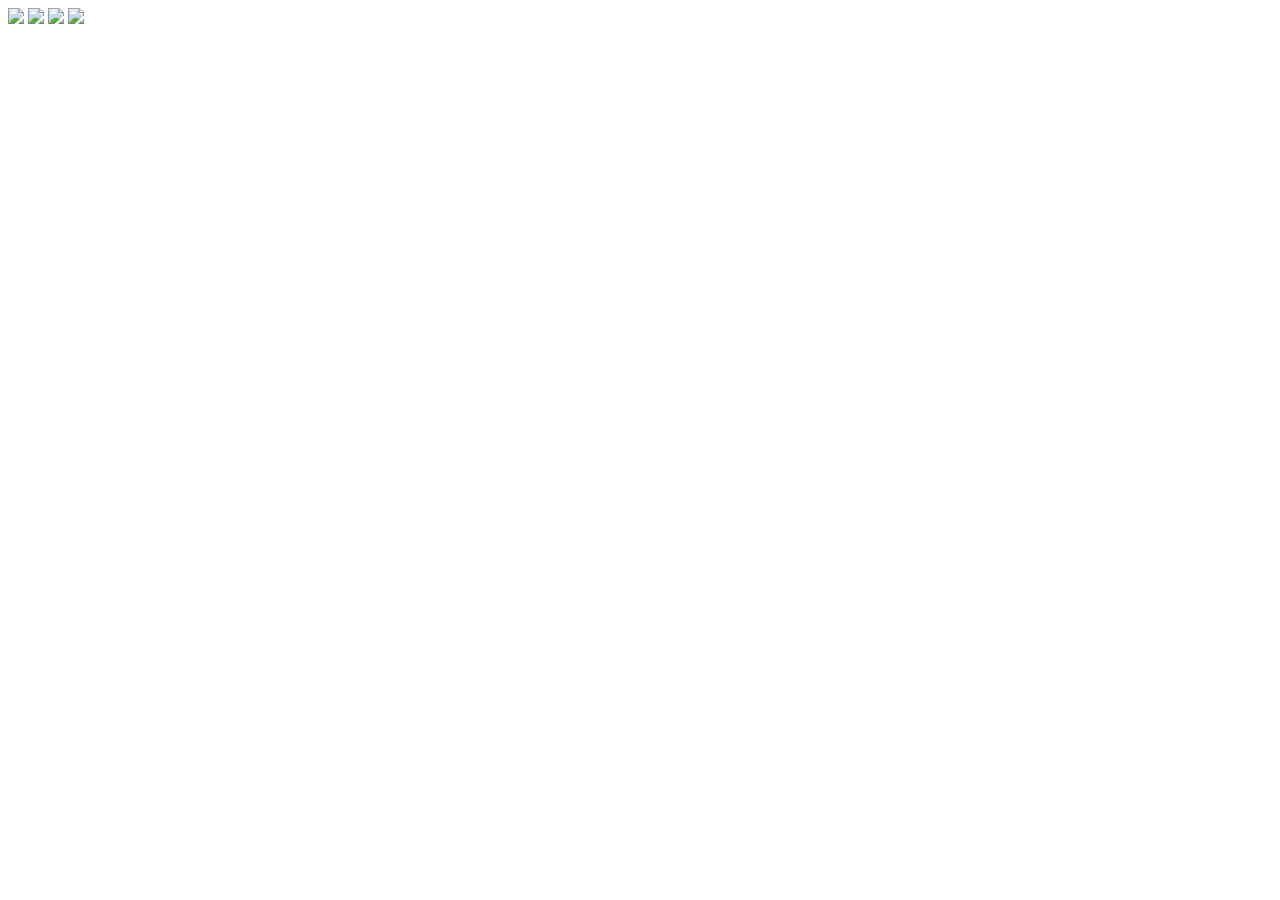
==== reader.html @ 9e176649 "Create reader.html" ====
<!DOCTYPE html>
<html>


<head>

<meta charset="UTF-8">

<title>Issue 06</title>


<link rel="stylesheet" href="reader.css">


</head>



<body>


<div class="reader">


<img src="reader/issue06-01.jpg">

<img src="reader/issue06-02.jpg">

<img src="reader/issue06-03.jpg">

<img src="reader/issue06-04.jpg">


</div>



</body>


</html>
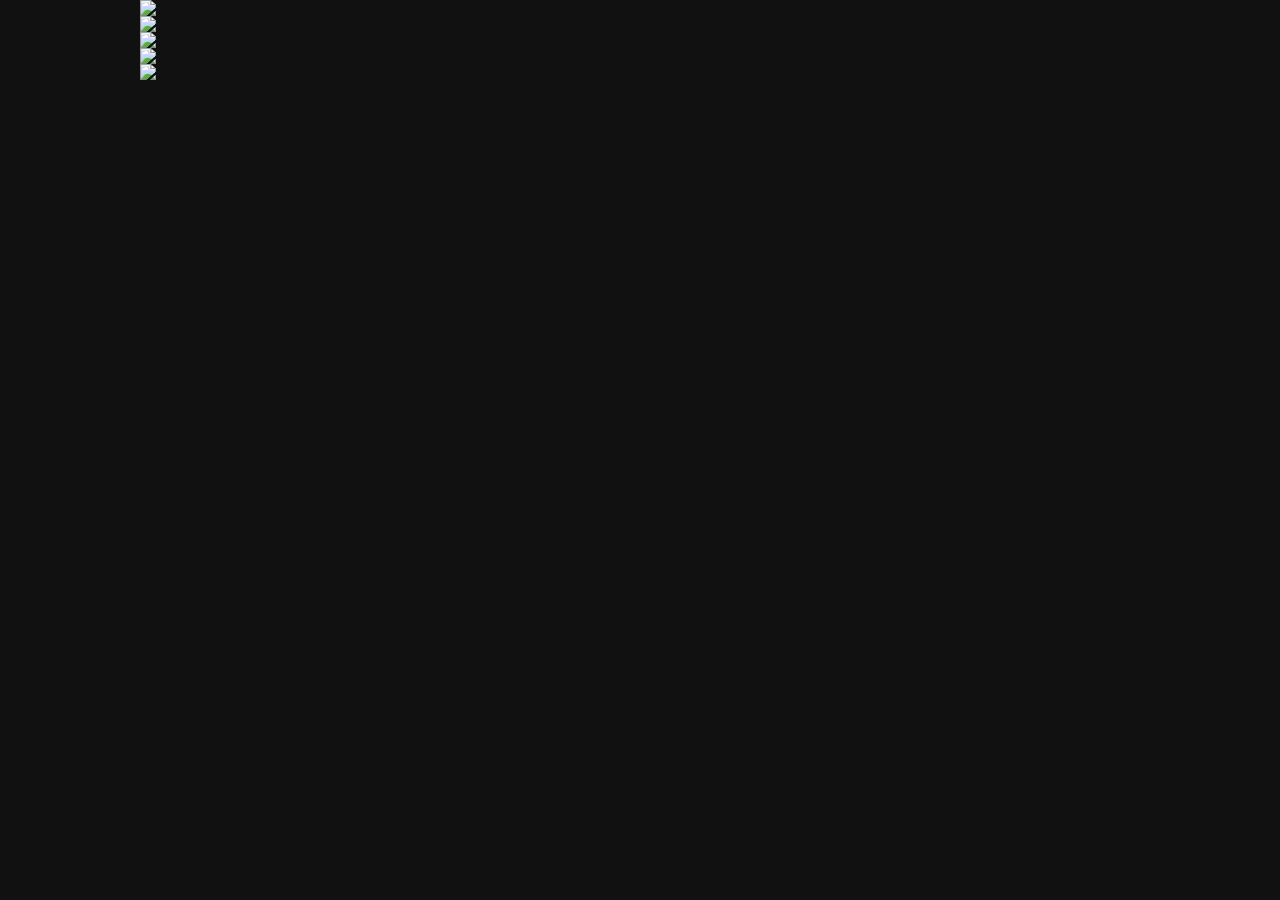
==== commit eeef00c1: "Update reader.html" ====
--- a/reader.html
+++ b/reader.html
@@ -1,6 +1,5 @@
 <!DOCTYPE html>
 <html>
-
 
 <head>
 
@@ -8,12 +7,9 @@
 
 <title>Issue 06</title>
 
-
 <link rel="stylesheet" href="reader.css">
 
-
 </head>
-
 
 
 <body>
@@ -22,20 +18,20 @@
 <div class="reader">
 
 
-<img src="reader/issue06-01.jpg">
+<img src="reader/issue06-page01.jpg">
 
-<img src="reader/issue06-02.jpg">
+<img src="reader/issue06-page02.jpg">
 
-<img src="reader/issue06-03.jpg">
+<img src="reader/issue06-page03.jpg">
 
-<img src="reader/issue06-04.jpg">
+<img src="reader/issue06-page04.jpg">
+
+<img src="reader/issue06-page05.jpg">
 
 
 </div>
 
 
-
 </body>
 
-
 </html>
--- a/reader.css
+++ b/reader.css
@@ -0,0 +1,37 @@
+html,
+body{
+
+margin:0;
+
+padding:0;
+
+background:#111;
+
+}
+
+
+.reader{
+
+width:100%;
+
+display:flex;
+
+flex-direction:column;
+
+align-items:center;
+
+}
+
+
+
+.reader img{
+
+width:1000px;
+
+max-width:90vw;
+
+height:auto;
+
+display:block;
+
+}
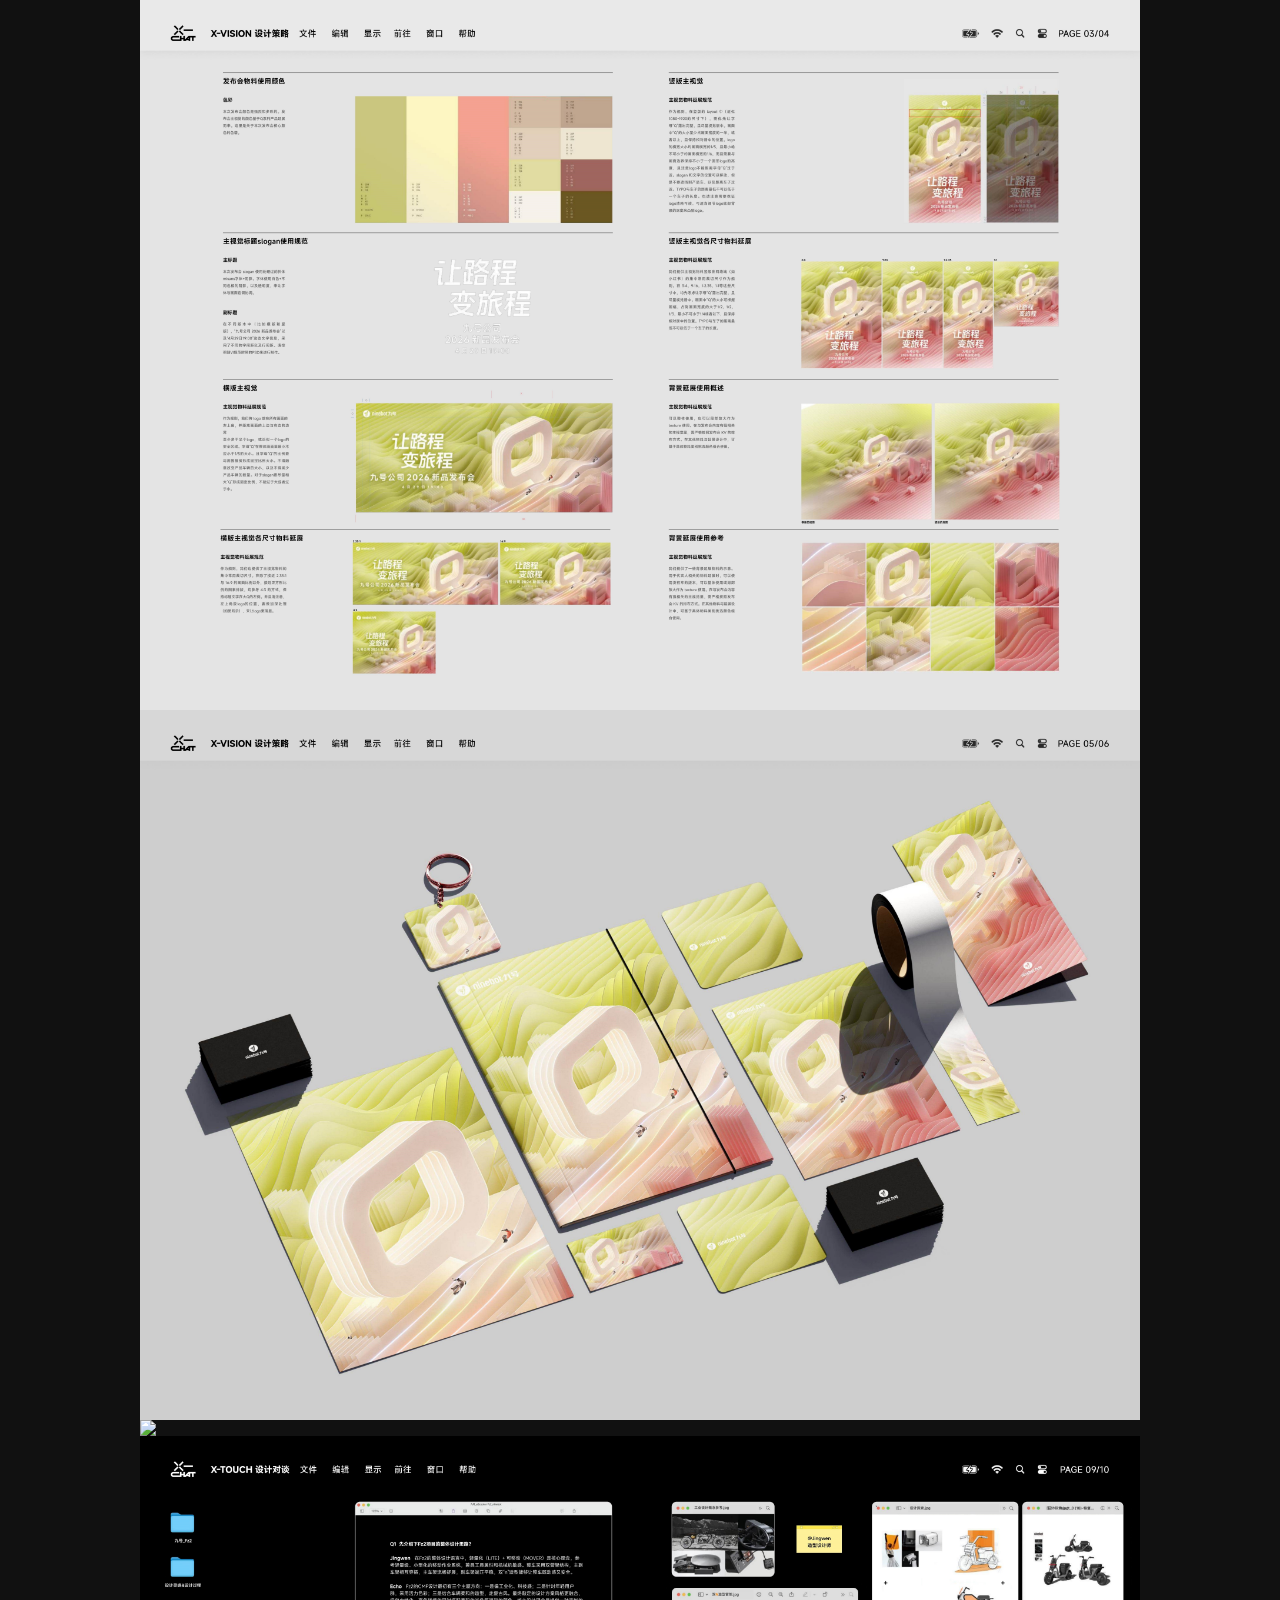
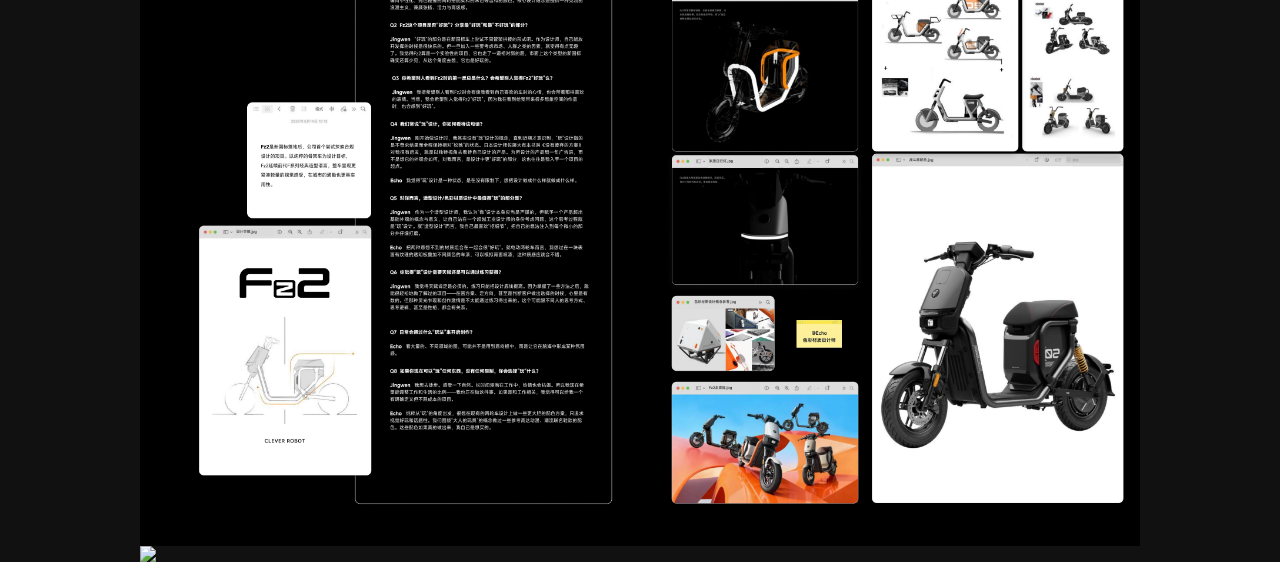
==== commit 5871d6de: "Update reader.html" ====
--- a/reader.html
+++ b/reader.html
@@ -18,15 +18,11 @@
 <div class="reader">
 
 
-<img src="reader/issue06-page01.jpg">
-
-<img src="reader/issue06-page02.jpg">
-
-<img src="reader/issue06-page03.jpg">
-
-<img src="reader/issue06-page04.jpg">
-
-<img src="reader/issue06-page05.jpg">
+<img src="images/issue06-page01.jpg">
+<img src="images/issue06-page02.jpg">
+<img src="images/issue06-page03.jpg">
+<img src="images/issue06-page04.jpg">
+<img src="images/issue06-page05.jpg">
 
 
 </div>
